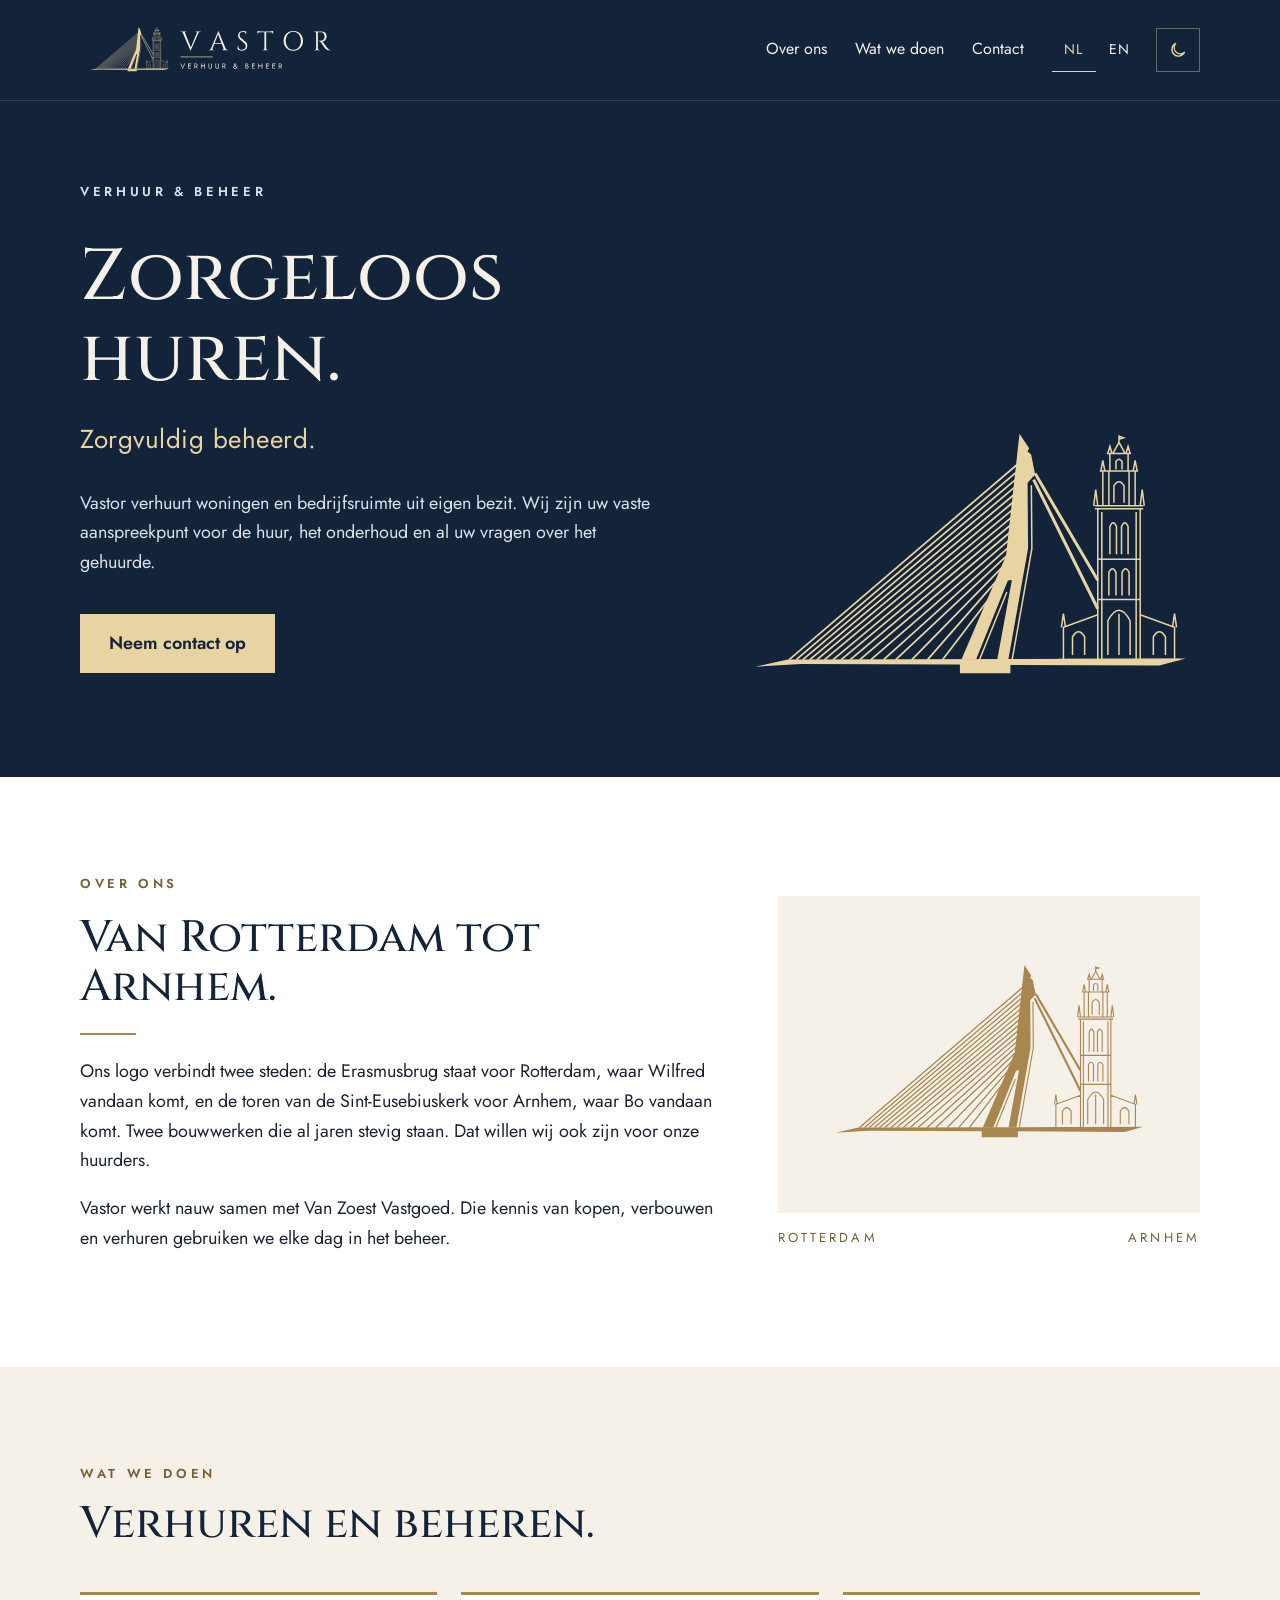
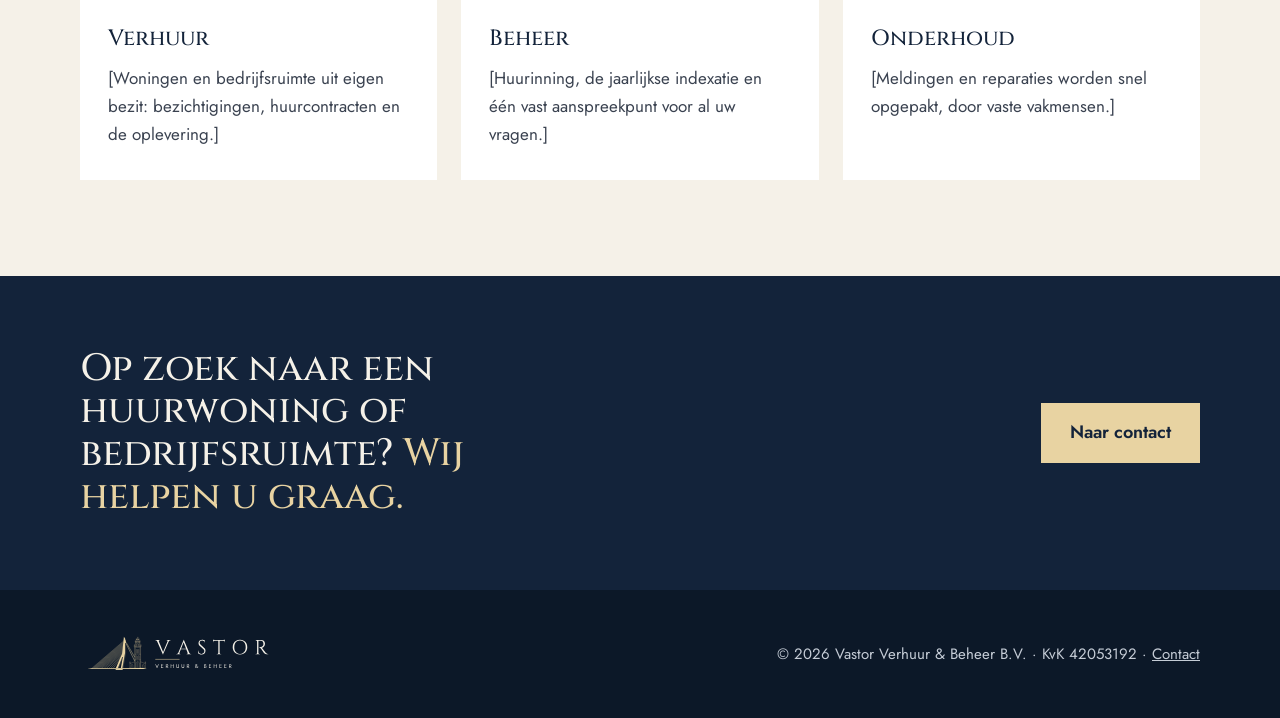
==== index.html @ 4216ade6 "Website Vastor Verhuur & Beheer: eerste versie van de Drive (Huisstijl & Logo)" ====
﻿<!doctype html>
<html lang="nl">
<head>
<meta charset="utf-8">
<meta name="viewport" content="width=device-width, initial-scale=1">
<title>Vastor Verhuur &amp; Beheer · Zorgeloos huren, zorgvuldig beheerd</title>
<meta name="description" content="Vastor Verhuur &amp; Beheer verhuurt en beheert vastgoed in eigen beheer. Persoonlijk, betrouwbaar en met heldere afspraken.">
<meta property="og:type" content="website">
<meta property="og:site_name" content="Vastor Verhuur &amp; Beheer">
<meta property="og:title" content="Vastor Verhuur &amp; Beheer · Zorgeloos huren, zorgvuldig beheerd">
<meta property="og:description" content="Vastor Verhuur &amp; Beheer verhuurt en beheert vastgoed in eigen beheer. Persoonlijk, betrouwbaar en met heldere afspraken.">
<meta property="og:url" content="https://vastorbeheer.nl/">
<meta property="og:locale" content="nl_NL">
<meta property="og:image" content="https://vastorbeheer.nl/assets/og-image.png">
<meta property="og:image:width" content="1200">
<meta property="og:image:height" content="627">
<meta name="twitter:card" content="summary_large_image">
<link rel="alternate" hreflang="nl" href="index.html">
<link rel="alternate" hreflang="en" href="en/index.html">
<meta name="color-scheme" content="light dark">
<script>try{var t=localStorage.getItem("vastor-thema");if(t)document.documentElement.setAttribute("data-theme",t)}catch(e){}</script>
<link rel="icon" href="assets/favicon.svg" type="image/svg+xml">
<link rel="apple-touch-icon" href="assets/apple-touch-icon.png">
<link rel="stylesheet" href="assets/style.css">
<script src="assets/thema.js" defer></script>
</head>
<body>

<header class="kop">
  <div class="container">
    <a class="logo" href="index.html"><img src="assets/logo-horizontaal-op-blauw.svg" alt="Vastor Verhuur &amp; Beheer" width="260" height="64"></a>
    <div class="navigatie">
      <nav aria-label="Hoofdmenu">
        <ul class="menu">
          <li><a href="#over">Over ons</a></li>
          <li><a href="#diensten">Wat we doen</a></li>
          <li><a href="contact.html">Contact</a></li>
        </ul>
      </nav>
      <div class="instellingen">
        <div class="taal" role="group" aria-label="Taal">
          <span aria-current="true" lang="nl">NL</span>
          <a href="en/index.html" lang="en" hreflang="en" aria-label="English">EN</a>
        </div>
        <button class="thema-knop" type="button" aria-label="Donkere weergave">
          <svg class="maan" viewBox="0 0 24 24" fill="none" stroke="currentColor" stroke-width="1.6" aria-hidden="true"><path d="M20 14.5A8 8 0 1 1 9.5 4a6.5 6.5 0 0 0 10.5 10.5Z"/></svg>
          <svg class="zon" viewBox="0 0 24 24" fill="none" stroke="currentColor" stroke-width="1.6" aria-hidden="true"><circle cx="12" cy="12" r="4"/><path d="M12 2v2M12 20v2M2 12h2M20 12h2M4.9 4.9l1.4 1.4M17.7 17.7l1.4 1.4M4.9 19.1l1.4-1.4M17.7 6.3l1.4-1.4"/></svg>
        </button>
      </div>
    </div>
  </div>
</header>

<main>
  <section class="opening">
    <div class="container">
      <img class="sier" src="assets/beeldmerk-op-blauw.svg" alt="" aria-hidden="true">
      <p class="label">Verhuur &amp; beheer</p>
      <h1>Zorgeloos huren.</h1>
      <p class="ondertitel">Zorgvuldig beheerd.</p>
      <p>Vastor verhuurt woningen en bedrijfsruimte uit eigen bezit. Wij zijn uw vaste aanspreekpunt voor de huur, het onderhoud en al uw vragen over het gehuurde.</p>
      <a class="knop" href="contact.html">Neem contact op</a>
    </div>
  </section>

  <section class="sectie over" id="over">
    <div class="container">
      <div>
        <p class="label">Over ons</p>
        <h2>Van Rotterdam tot Arnhem.</h2>
        <hr class="streep">
        <p>Ons logo verbindt twee steden: de Erasmusbrug staat voor Rotterdam, waar Wilfred vandaan komt, en de toren van de Sint-Eusebiuskerk voor Arnhem, waar Bo vandaan komt. Twee bouwwerken die al jaren stevig staan. Dat willen wij ook zijn voor onze huurders.</p>
        <p>Vastor werkt nauw samen met Van Zoest Vastgoed. Die kennis van kopen, verbouwen en verhuren gebruiken we elke dag in het beheer.</p>
      </div>
      <div>
        <div class="beeld">
          <img class="alleen-licht" src="assets/beeldmerk-nachtblauw.svg" alt="Erasmusbrug en Sint-Eusebiuskerk">
          <img class="alleen-donker" src="assets/beeldmerk-op-blauw.svg" alt="Erasmusbrug en Sint-Eusebiuskerk">
        </div>
        <div class="steden" aria-hidden="true"><span>Rotterdam</span><span>Arnhem</span></div>
      </div>
    </div>
  </section>

  <section class="sectie diensten" id="diensten">
    <div class="container">
      <p class="label">Wat we doen</p>
      <h2>Verhuren en beheren.</h2>
      <div class="raster">
        <article class="kaart">
          <h3>Verhuur</h3>
          <p>[Woningen en bedrijfsruimte uit eigen bezit: bezichtigingen, huurcontracten en de oplevering.]</p>
        </article>
        <article class="kaart">
          <h3>Beheer</h3>
          <p>[Huurinning, de jaarlijkse indexatie en één vast aanspreekpunt voor al uw vragen.]</p>
        </article>
        <article class="kaart">
          <h3>Onderhoud</h3>
          <p>[Meldingen en reparaties worden snel opgepakt, door vaste vakmensen.]</p>
        </article>
      </div>
    </div>
  </section>

  <section class="oproep">
    <div class="container">
      <h2>Op zoek naar een huurwoning of bedrijfsruimte? <span>Wij helpen u graag.</span></h2>
      <a class="knop" href="contact.html">Naar contact</a>
    </div>
  </section>
</main>

<footer class="voet">
  <div class="container">
    <img src="assets/logo-horizontaal-op-blauw.svg" alt="Vastor Verhuur &amp; Beheer" width="195" height="48">
    <p>© 2026 Vastor Verhuur &amp; Beheer B.V. · KvK 42053192 · <a href="contact.html">Contact</a></p>
  </div>
</footer>

</body>
</html>
---- assets/style.css ----
/* Vastor Verhuur & Beheer — huisstijl 1.0, licht en donker. Lettertypen staan op de eigen server (geen Google Fonts). */
@font-face { font-family: "Cinzel"; src: url("fonts/Cinzel.ttf") format("truetype"); font-weight: 400 900; font-style: normal; font-display: swap; }
@font-face { font-family: "Jost"; src: url("fonts/Jost.ttf") format("truetype"); font-weight: 100 900; font-style: normal; font-display: swap; }

/* Huisstijlkleuren */
:root {
  --nachtblauw: #13233A;
  --messing: #A8864F;
  --messing-donker: #7A5F38;
  --champagne: #E8D3A2;
  --mistblauw: #D9DEE5;
  --ivoor: #F5F1E8;
  --kop: "Cinzel", Georgia, serif;
  --tekst: "Jost", Arial, sans-serif;
  --breed: 1120px;
}

/* Licht (standaard) */
:root {
  color-scheme: light;
  --bg: #FFFFFF;
  --bg-alt: var(--ivoor);
  --kaart: #FFFFFF;
  --persoon: var(--ivoor);
  --tekstkleur: #1B2433;
  --tekst-zacht: #3A4250;
  --koptekst: var(--nachtblauw);
  --label: var(--messing-donker);
  --lijn: var(--messing);
  --link: var(--nachtblauw);
  --link-hover: var(--messing-donker);
  --donker-vlak: var(--nachtblauw);
  --voet: #0C1828;
  --beeld-vlak: var(--ivoor);
}

/* Donker */
:root[data-theme="dark"] {
  color-scheme: dark;
  --bg: #0E1A2B;
  --bg-alt: #13233A;
  --kaart: #1A2D47;
  --persoon: #1A2D47;
  --tekstkleur: #E4E8EE;
  --tekst-zacht: #B9C1CD;
  --koptekst: var(--ivoor);
  --label: var(--champagne);
  --lijn: var(--messing);
  --link: var(--champagne);
  --link-hover: #FFFFFF;
  --donker-vlak: #0A1422;
  --voet: #070F1A;
  --beeld-vlak: #13233A;
}
@media (prefers-color-scheme: dark) {
  :root:not([data-theme="light"]) {
    color-scheme: dark;
    --bg: #0E1A2B;
    --bg-alt: #13233A;
    --kaart: #1A2D47;
    --persoon: #1A2D47;
    --tekstkleur: #E4E8EE;
    --tekst-zacht: #B9C1CD;
    --koptekst: var(--ivoor);
    --label: var(--champagne);
    --lijn: var(--messing);
    --link: var(--champagne);
    --link-hover: #FFFFFF;
    --donker-vlak: #0A1422;
    --voet: #070F1A;
    --beeld-vlak: #13233A;
  }
}

* { box-sizing: border-box; }
html { scroll-behavior: smooth; }
body { margin: 0; background: var(--bg); color: var(--tekstkleur); font-family: var(--tekst); font-size: 18px; line-height: 1.65; }
img { max-width: 100%; display: block; }
a { color: var(--link); }
a:hover { color: var(--link-hover); }
:focus-visible { outline: 2px solid var(--messing); outline-offset: 3px; }

.container { width: min(100% - 32px, var(--breed)); margin-inline: auto; }
.label { font-size: 13px; font-weight: 600; letter-spacing: 0.28em; text-transform: uppercase; color: var(--label); margin: 0 0 14px; }
h1, h2, h3 { font-family: var(--kop); color: var(--koptekst); margin: 0; line-height: 1.12; font-weight: 500; }
h2 { font-size: clamp(30px, 4.5vw, 44px); }
h3 { font-size: 22px; }
.streep { width: 56px; height: 2px; background: var(--lijn); margin: 22px 0; border: 0; }

/* Beeld dat per thema wisselt */
.alleen-donker { display: none; }
:root[data-theme="dark"] .alleen-licht { display: none; }
:root[data-theme="dark"] .alleen-donker { display: block; }
@media (prefers-color-scheme: dark) {
  :root:not([data-theme="light"]) .alleen-licht { display: none; }
  :root:not([data-theme="light"]) .alleen-donker { display: block; }
}

/* Kop en menu */
.kop { background: var(--donker-vlak); border-bottom: 1px solid rgba(232, 211, 162, 0.14); }
.kop .container { display: flex; flex-wrap: wrap; gap: 16px 32px; align-items: center; justify-content: space-between; padding-block: 18px; }
.kop .logo img { height: 64px; width: auto; }
.navigatie { display: flex; flex-wrap: wrap; gap: 8px 28px; align-items: center; }
.menu { display: flex; flex-wrap: wrap; gap: 4px 28px; margin: 0; padding: 0; list-style: none; }
.menu a { color: var(--ivoor); text-decoration: none; font-size: 16px; padding: 8px 0; display: inline-block; border-bottom: 1px solid transparent; }
.menu a:hover, .menu a[aria-current="page"] { color: var(--champagne); border-bottom-color: var(--champagne); }
.instellingen { display: flex; align-items: center; gap: 14px; }
.taal { display: flex; gap: 2px; font-size: 14px; letter-spacing: 0.12em; }
.taal a, .taal span { color: var(--ivoor); text-decoration: none; padding: 10px 6px; min-width: 44px; text-align: center; }
.taal [aria-current="true"] { color: var(--champagne); border-bottom: 1px solid var(--champagne); }
.taal a:hover { color: var(--champagne); }
.thema-knop { width: 44px; height: 44px; display: grid; place-items: center; background: transparent; border: 1px solid rgba(232, 211, 162, 0.4); color: var(--champagne); cursor: pointer; padding: 0; }
.thema-knop:hover { border-color: var(--champagne); }
.thema-knop svg { width: 20px; height: 20px; }
.thema-knop .zon { display: none; }
:root[data-theme="dark"] .thema-knop .zon { display: block; }
:root[data-theme="dark"] .thema-knop .maan { display: none; }
@media (prefers-color-scheme: dark) {
  :root:not([data-theme="light"]) .thema-knop .zon { display: block; }
  :root:not([data-theme="light"]) .thema-knop .maan { display: none; }
}

/* Opening */
.opening { background: var(--donker-vlak); color: var(--ivoor); padding: 80px 0 104px; overflow: hidden; }
.opening .container { position: relative; }
.opening .label { color: var(--mistblauw); }
.opening h1 { color: var(--ivoor); font-size: clamp(38px, 6.5vw, 72px); max-width: 13ch; }
.opening .ondertitel { font-size: clamp(20px, 2.6vw, 26px); color: var(--champagne); margin: 18px 0 28px; letter-spacing: 0.02em; }
.opening p { max-width: 580px; margin: 0 0 36px; color: #DCE1E8; }
.opening .sier { position: absolute; right: -20px; bottom: -40px; width: 500px; pointer-events: none; }
@media (max-width: 1100px) { .opening .sier { width: 420px; } }
.opening.klein { padding: 56px 0 72px; }

.knop { display: inline-block; background: var(--champagne); color: var(--nachtblauw); font-weight: 600; text-decoration: none; padding: 14px 28px; border: 1px solid var(--champagne); }
.knop:hover { background: transparent; color: var(--champagne); }

/* Over ons */
.sectie { padding: 96px 0; }
.over .container { display: grid; grid-template-columns: minmax(0, 3fr) minmax(0, 2fr); gap: 64px; align-items: center; }
.over p { margin: 0 0 18px; }
.over .beeld { background: var(--beeld-vlak); aspect-ratio: 4 / 3; display: grid; place-items: center; padding: 32px; }
.over .steden { display: flex; justify-content: space-between; margin-top: 14px; font-size: 13px; letter-spacing: 0.24em; text-transform: uppercase; color: var(--label); }

/* Wat we doen */
.diensten { background: var(--bg-alt); }
.diensten .raster { display: grid; grid-template-columns: repeat(3, minmax(0, 1fr)); gap: 24px; margin-top: 44px; }
.kaart { background: var(--kaart); padding: 32px 28px; border-top: 3px solid var(--lijn); }
.kaart p { margin: 12px 0 0; font-size: 17px; color: var(--tekst-zacht); }

/* Oproep */
.oproep { background: var(--donker-vlak); color: var(--ivoor); padding: 72px 0; }
.oproep .container { display: flex; flex-wrap: wrap; gap: 24px 48px; align-items: center; justify-content: space-between; }
.oproep h2 { color: var(--ivoor); font-size: clamp(26px, 3.6vw, 38px); max-width: 22ch; }
.oproep h2 span { color: var(--champagne); }

/* Contact */
.contact .container { display: grid; grid-template-columns: minmax(0, 1fr) minmax(0, 1fr); gap: 48px; align-items: start; }
.personen { display: flex; flex-direction: column; gap: 20px; }
.persoon { background: var(--persoon); padding: 40px; border-top: 3px solid var(--lijn); }
.persoon .functie { margin: 8px 0 24px; font-size: 13px; font-weight: 600; letter-spacing: 0.28em; text-transform: uppercase; color: var(--label); }
.gegevens { margin: 0; display: grid; grid-template-columns: auto 1fr; gap: 10px 24px; }
.gegevens dt { color: var(--label); font-size: 15px; padding-top: 2px; }
.gegevens dd { margin: 0; overflow-wrap: anywhere; }
.gegevens a { text-decoration: none; border-bottom: 1px solid var(--lijn); }
.contact .uitleg p { margin: 18px 0 0; }

/* Voet */
.voet { background: var(--voet); color: #C5CCD6; padding: 40px 0; font-size: 15px; }
.voet .container { display: flex; flex-wrap: wrap; gap: 16px 32px; align-items: center; justify-content: space-between; }
.voet img { height: 48px; width: auto; }
.voet p { margin: 0; }
.voet a { color: #C5CCD6; }

/* Tablet: iets meer ruimte langs de rand */
@media (min-width: 600px) {
  .container { width: min(100% - 64px, var(--breed)); }
}
/* Tablet staand: beeld bij 'Over ons' niet schermbreed */
@media (min-width: 600px) and (max-width: 820px) {
  .over .beeld, .over .steden { max-width: 440px; }
}

@media (max-width: 820px) {
  body { font-size: 17px; }
  .sectie { padding: 64px 0; }
  .over .container, .contact .container { grid-template-columns: minmax(0, 1fr); gap: 36px; }
  .diensten .raster { grid-template-columns: minmax(0, 1fr); }
  .opening { padding: 48px 0 72px; }
  .opening .sier { display: none; }
  .kop .logo img { height: 48px; }
  .persoon { padding: 28px 24px; }
}
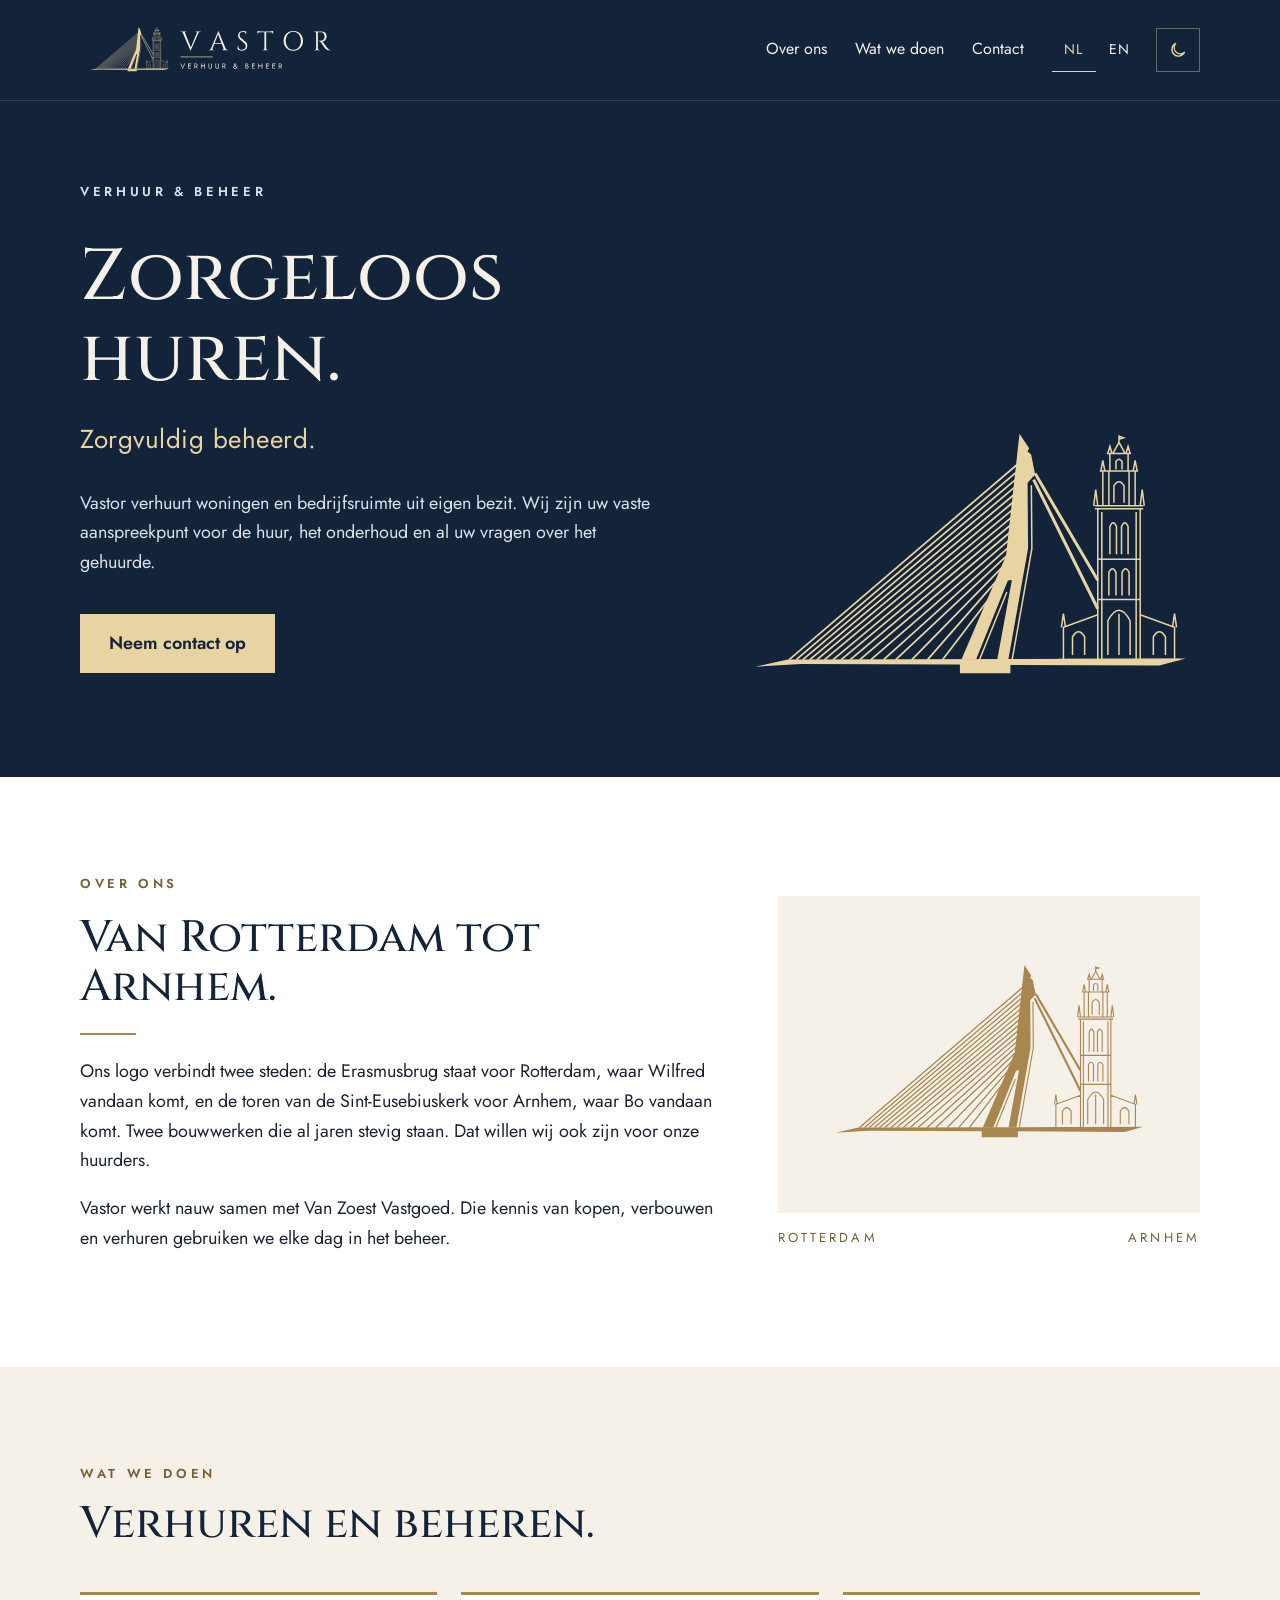
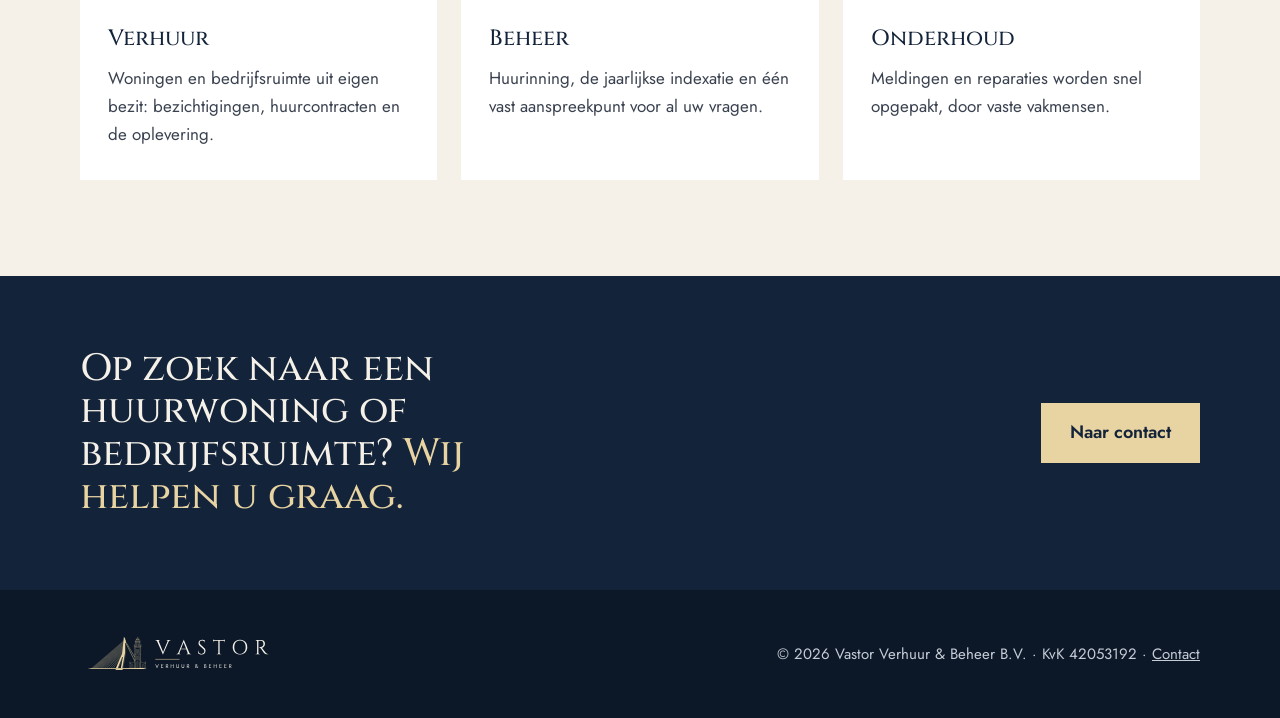
==== commit 56dc9383: "Blokhaken weg bij Verhuur, Beheer, Onderhoud en reactietermijn (NL en EN) Co-Authored-By: Claude Opu" ====
--- a/index.html
+++ b/index.html
@@ -89,15 +89,15 @@
       <div class="raster">
         <article class="kaart">
           <h3>Verhuur</h3>
-          <p>[Woningen en bedrijfsruimte uit eigen bezit: bezichtigingen, huurcontracten en de oplevering.]</p>
+          <p>Woningen en bedrijfsruimte uit eigen bezit: bezichtigingen, huurcontracten en de oplevering.</p>
         </article>
         <article class="kaart">
           <h3>Beheer</h3>
-          <p>[Huurinning, de jaarlijkse indexatie en één vast aanspreekpunt voor al uw vragen.]</p>
+          <p>Huurinning, de jaarlijkse indexatie en één vast aanspreekpunt voor al uw vragen.</p>
         </article>
         <article class="kaart">
           <h3>Onderhoud</h3>
-          <p>[Meldingen en reparaties worden snel opgepakt, door vaste vakmensen.]</p>
+          <p>Meldingen en reparaties worden snel opgepakt, door vaste vakmensen.</p>
         </article>
       </div>
     </div>
